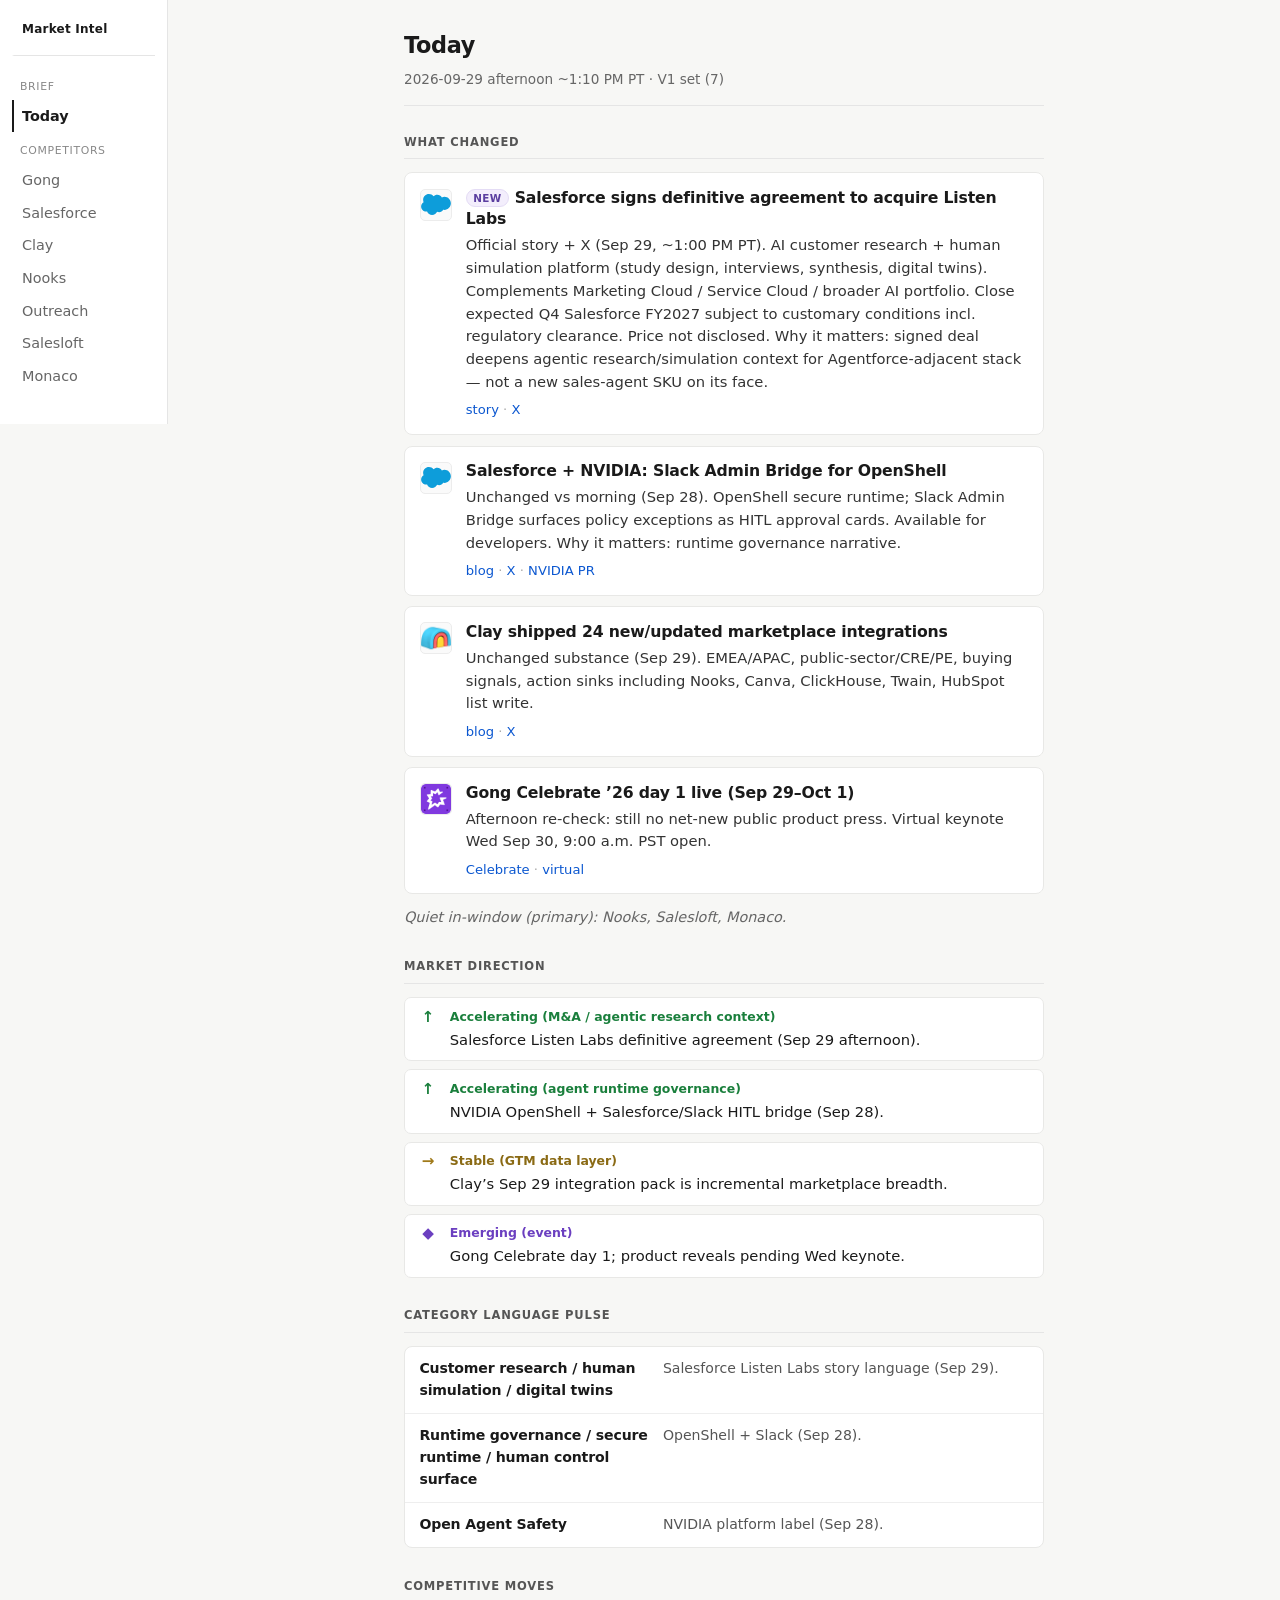
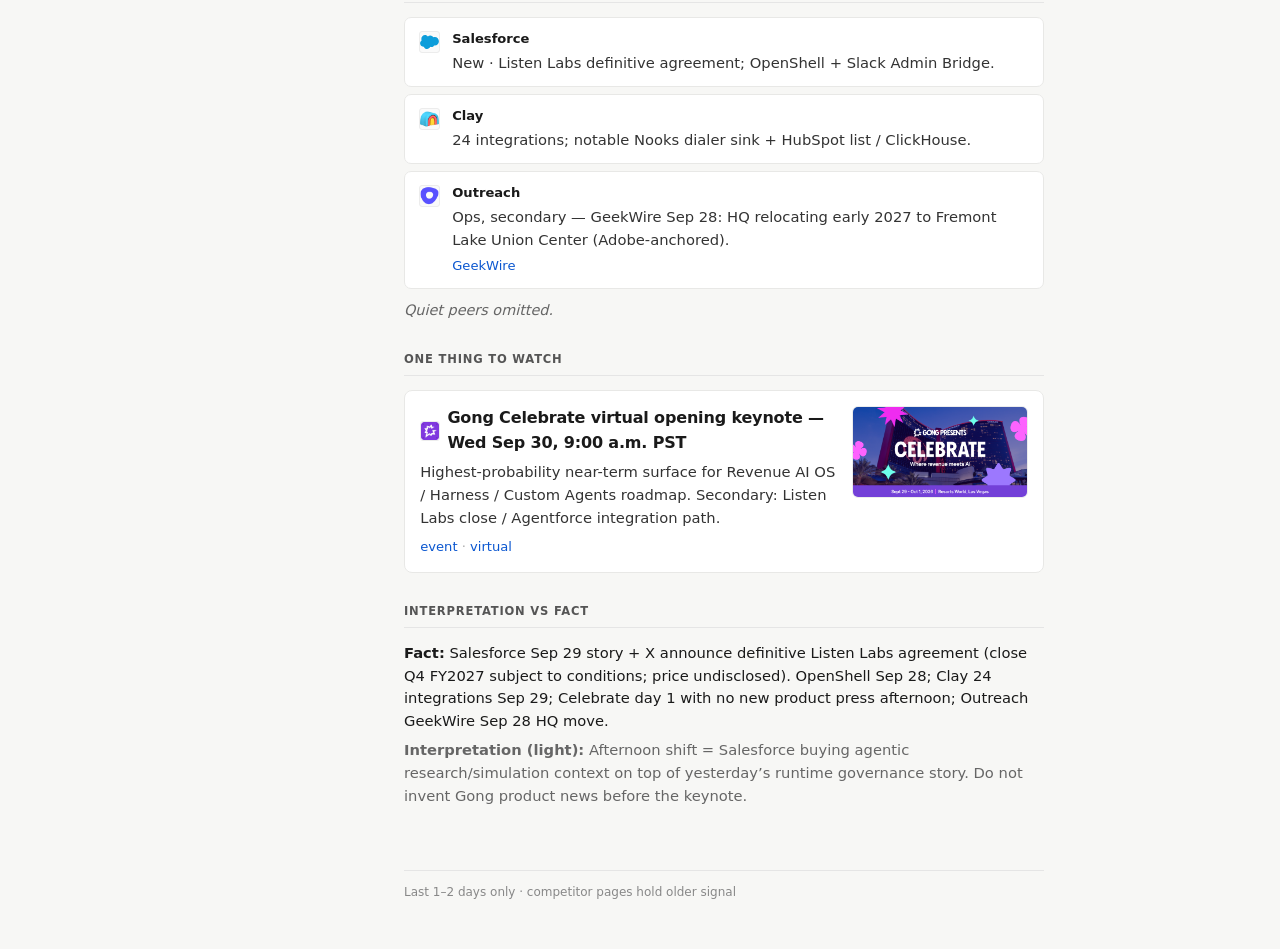
==== index.html @ 6f92f4b2 "Deploy Market Intel static dashboard for GitHub Pages. Add the daily competitive brief at the reposi" ====
<!DOCTYPE html>
<html lang="en">
<head>
  <meta charset="utf-8" />
  <meta name="viewport" content="width=device-width, initial-scale=1" />
  <title>Market Intel — Today</title>
  <link rel="stylesheet" href="styles.css?v=20260929b" />
</head>
<body>
  <div class="layout">
    <nav>
      <a class="product" href="index.html">Market Intel</a>
      <div class="section-label">Brief</div>
      <a href="index.html" class="active">Today</a>
      <div class="section-label">Competitors</div>
      <a href="competitors/gong.html">Gong</a>
      <a href="competitors/salesforce.html">Salesforce</a>
      <a href="competitors/clay.html">Clay</a>
      <a href="competitors/nooks.html">Nooks</a>
      <a href="competitors/outreach.html">Outreach</a>
      <a href="competitors/salesloft.html">Salesloft</a>
      <a href="competitors/monaco.html">Monaco</a>
    </nav>

    <div class="main">
      <header class="page-header">
        <h1>Today</h1>
        <p class="meta" id="meta">Loading…</p>
      </header>

      <div class="content" id="content">
        <p class="muted">Fetching brief…</p>
      </div>

      <footer class="page-footer">Last 1–2 days only · competitor pages hold older signal</footer>
    </div>
  </div>
  <script src="today.js"></script>
</body>
</html>
---- styles.css ----
/* Market Intel dashboard — UI v2
   Light paper aesthetic, editorial, concise. Shared by Today + competitors. */

*,
*::before,
*::after {
  box-sizing: border-box;
}

html {
  font-size: 16px;
}

body {
  margin: 0;
  font-family: system-ui, -apple-system, "Segoe UI", Roboto, Helvetica, Arial, sans-serif;
  background: #f7f7f5;
  color: #1a1a1a;
  line-height: 1.55;
  -webkit-font-smoothing: antialiased;
}

/* Links: cool offset underline on hover */
a {
  color: #0b57d0;
  text-decoration: none;
  background-image: linear-gradient(currentColor, currentColor);
  background-position: 0 100%;
  background-repeat: no-repeat;
  background-size: 0 1px;
  transition: background-size 0.22s ease, color 0.15s ease;
}

a:hover {
  background-size: 100% 1px;
}

a:focus-visible {
  outline: 2px solid #0b57d0;
  outline-offset: 2px;
}

.layout {
  display: grid;
  grid-template-columns: 168px 1fr;
  min-height: 100vh;
}

/* —— Nav —— */
nav {
  border-right: 1px solid #e5e5e5;
  background: #fff;
  padding: 1.25rem 0.75rem 2rem;
  position: sticky;
  top: 0;
  align-self: start;
  max-height: 100vh;
  overflow-y: auto;
}

nav .product {
  display: block;
  font-size: 0.75rem;
  font-weight: 600;
  color: #1a1a1a;
  letter-spacing: 0.02em;
  padding: 0 0.5rem 1rem;
  border-bottom: 1px solid #e5e5e5;
  margin-bottom: 0.75rem;
  text-decoration: none;
  background-image: none;
}

nav .product:hover {
  background-size: 0;
  color: #1a1a1a;
}

nav .section-label {
  font-size: 0.68rem;
  color: #888;
  text-transform: uppercase;
  letter-spacing: 0.06em;
  padding: 0.7rem 0.5rem 0.25rem;
}

nav a {
  display: block;
  color: #666;
  padding: 0.32rem 0.5rem;
  font-size: 0.9rem;
  border-left: 2px solid transparent;
  background-image: none;
}

nav a:hover {
  color: #1a1a1a;
  background-size: 0;
}

nav a.active {
  color: #1a1a1a;
  font-weight: 600;
  border-left-color: #1a1a1a;
}

/* —— Main column (centered text) —— */
.main {
  padding: 1.75rem 1.5rem 3rem;
  display: flex;
  flex-direction: column;
  align-items: center;
  min-width: 0;
}

.page-header,
.content,
.page-footer {
  width: 100%;
  max-width: 40rem;
}

.page-header {
  margin-bottom: 1.75rem;
  padding-bottom: 0.9rem;
  border-bottom: 1px solid #e5e5e5;
}

.page-header h1 {
  margin: 0;
  font-size: 1.4rem;
  font-weight: 600;
  letter-spacing: -0.015em;
  display: flex;
  align-items: center;
  gap: 0.55rem;
}

.page-header .meta {
  margin: 0.4rem 0 0;
  font-size: 0.85rem;
  color: #666;
}

.company-logo {
  width: 1.55rem;
  height: 1.55rem;
  object-fit: contain;
  border-radius: 4px;
  flex-shrink: 0;
  background: #fff;
  border: 1px solid #ececec;
}

.company-logo.sm {
  width: 1.25rem;
  height: 1.25rem;
  border-radius: 3px;
}

section {
  margin-bottom: 1.85rem;
}

section h2 {
  margin: 0 0 0.85rem;
  padding-bottom: 0.4rem;
  font-size: 0.72rem;
  font-weight: 600;
  text-transform: uppercase;
  letter-spacing: 0.07em;
  color: #555;
  border-bottom: 1px solid #e5e5e5;
}

.muted,
.empty {
  color: #666;
}

.empty {
  font-style: italic;
  font-size: 0.9rem;
}

.cite {
  font-size: 0.82rem;
}

.error-banner {
  padding: 0.85rem 1rem;
  border: 1px solid #e5c5c5;
  background: #fff8f8;
  border-radius: 6px;
  color: #7a2020;
  font-size: 0.92rem;
}

/* —— What changed cards —— */
.change-list {
  display: flex;
  flex-direction: column;
  gap: 0.65rem;
}

.change-card {
  display: grid;
  grid-template-columns: auto 1fr;
  gap: 0.7rem 0.85rem;
  padding: 0.85rem 0.95rem;
  background: #fff;
  border: 1px solid #e8e8e6;
  border-radius: 8px;
  animation: fadeUp 0.45s ease both;
}

.change-card .thumb {
  width: 2rem;
  height: 2rem;
  object-fit: contain;
  border-radius: 5px;
  border: 1px solid #ececec;
  background: #fafafa;
  align-self: start;
  margin-top: 0.1rem;
}

.change-card .body {
  min-width: 0;
}

.change-card .title {
  margin: 0 0 0.3rem;
  font-size: 0.98rem;
  font-weight: 600;
  letter-spacing: -0.01em;
  line-height: 1.35;
}

.change-card .title .badge-new {
  display: inline-block;
  font-size: 0.65rem;
  font-weight: 650;
  letter-spacing: 0.04em;
  text-transform: uppercase;
  color: #5b3fa0;
  background: #f3eefc;
  border: 1px solid #e4dcf5;
  padding: 0.08rem 0.4rem;
  border-radius: 999px;
  margin-right: 0.35rem;
  vertical-align: 0.1em;
}

.change-card .text {
  margin: 0;
  font-size: 0.92rem;
  color: #333;
}

.change-card .cites {
  margin-top: 0.4rem;
  font-size: 0.82rem;
}

.change-card .cites a + a::before {
  content: " · ";
  color: #aaa;
  background-image: none;
}

/* —— Market direction —— */
.direction-list {
  display: flex;
  flex-direction: column;
  gap: 0.5rem;
}

.direction-row {
  display: grid;
  grid-template-columns: 1.6rem 1fr;
  gap: 0.55rem;
  align-items: start;
  padding: 0.55rem 0.65rem;
  background: #fff;
  border: 1px solid #e8e8e6;
  border-radius: 7px;
  animation: fadeUp 0.5s ease both;
}

.direction-row .marker {
  font-size: 0.95rem;
  font-weight: 600;
  line-height: 1.4;
  text-align: center;
  animation: softPulse 2.8s ease-in-out infinite;
}

.direction-row.up .marker { color: #1a7f3c; }
.direction-row.flat .marker { color: #a07a1a; }
.direction-row.down .marker { color: #b83333; }
.direction-row.emerging .marker { color: #6b3fc0; }

.direction-row .label {
  font-size: 0.78rem;
  font-weight: 600;
  color: #555;
  margin: 0 0 0.15rem;
}

.direction-row.up .label { color: #1a7f3c; }
.direction-row.flat .label { color: #8a6a14; }
.direction-row.down .label { color: #b83333; }
.direction-row.emerging .label { color: #6b3fc0; }

.direction-row .text {
  margin: 0;
  font-size: 0.92rem;
}

/* —— Language pulse: glossary rows —— */
.glossary {
  display: flex;
  flex-direction: column;
  border: 1px solid #e8e8e6;
  border-radius: 8px;
  overflow: hidden;
  background: #fff;
}

.glossary-row {
  display: grid;
  grid-template-columns: minmax(9rem, 38%) 1fr;
  gap: 0.75rem;
  padding: 0.7rem 0.9rem;
  border-bottom: 1px solid #eee;
  animation: fadeUp 0.45s ease both;
}

.glossary-row:last-child {
  border-bottom: none;
}

.glossary-row .term {
  font-size: 0.88rem;
  font-weight: 600;
  letter-spacing: -0.01em;
  color: #1a1a1a;
}

.glossary-row .gloss {
  font-size: 0.88rem;
  color: #555;
  margin: 0;
}

/* —— Competitive moves: company rows —— */
.moves-list {
  display: flex;
  flex-direction: column;
  gap: 0.45rem;
}

.move-row {
  display: grid;
  grid-template-columns: 1.4rem 1fr;
  gap: 0.7rem;
  align-items: start;
  padding: 0.7rem 0.85rem;
  background: #fff;
  border: 1px solid #e8e8e6;
  border-radius: 7px;
  animation: fadeUp 0.45s ease both;
}

.move-row .logo {
  width: 1.35rem;
  height: 1.35rem;
  object-fit: contain;
  border-radius: 3px;
  border: 1px solid #ececec;
  background: #fafafa;
  margin-top: 0.15rem;
}

.move-row .company {
  font-size: 0.82rem;
  font-weight: 600;
  margin: 0 0 0.15rem;
}

.move-row .company a {
  color: #1a1a1a;
  background-image: linear-gradient(#1a1a1a, #1a1a1a);
}

.move-row .text {
  margin: 0;
  font-size: 0.92rem;
  color: #333;
}

.move-row .cites {
  margin-top: 0.3rem;
  font-size: 0.82rem;
}

.move-row .cites a + a::before {
  content: " · ";
  color: #aaa;
}

/* —— Watch —— */
.watch-card {
  display: grid;
  grid-template-columns: 1fr;
  gap: 0.85rem;
  padding: 0.95rem;
  background: #fff;
  border: 1px solid #e8e8e6;
  border-radius: 8px;
  animation: fadeUp 0.5s ease both;
}

.watch-card.has-media {
  grid-template-columns: minmax(0, 1fr) minmax(8rem, 11rem);
  align-items: start;
}

.watch-card .title {
  margin: 0 0 0.35rem;
  font-size: 1rem;
  font-weight: 600;
  letter-spacing: -0.01em;
  display: flex;
  align-items: center;
  gap: 0.45rem;
}

.watch-card .text {
  margin: 0;
  font-size: 0.92rem;
  color: #333;
}

.watch-card .media {
  width: 100%;
  border-radius: 6px;
  border: 1px solid #ececec;
  object-fit: cover;
  aspect-ratio: 1200 / 628;
  background: #f0f0ee;
}

.watch-card .cites {
  margin-top: 0.45rem;
  font-size: 0.82rem;
}

.watch-card .cites a + a::before {
  content: " · ";
  color: #aaa;
}

/* —— Interpretation —— */
.interp-block p {
  margin: 0.4rem 0;
  font-size: 0.92rem;
}

/* —— Competitor: strategy chips —— */
.strategy-chips {
  display: flex;
  flex-wrap: wrap;
  gap: 0.35rem;
  margin: 0.65rem 0 0;
  padding: 0;
  list-style: none;
}

.strategy-chips li {
  font-size: 0.72rem;
  color: #555;
  background: #f0f0ec;
  border: 1px solid #e4e4e0;
  padding: 0.18rem 0.5rem;
  border-radius: 999px;
  letter-spacing: 0.01em;
}

/* —— Competitor feed —— */
.feed-item {
  padding: 0.85rem 0;
  border-bottom: 1px solid #ebebe8;
}

.feed-item:last-child {
  border-bottom: none;
}

.feed-date {
  font-size: 0.75rem;
  color: #888;
  font-variant-numeric: tabular-nums;
  letter-spacing: 0.02em;
}

.feed-item h3,
.feed-title {
  margin: 0.2rem 0;
  font-size: 1rem;
  font-weight: 600;
  letter-spacing: -0.01em;
}

.feed-item p {
  margin: 0.3rem 0;
  color: #444;
  font-size: 0.92rem;
}

.page-footer {
  margin-top: 2rem;
  padding-top: 0.75rem;
  border-top: 1px solid #e5e5e5;
  font-size: 0.75rem;
  color: #888;
}

@keyframes fadeUp {
  from {
    opacity: 0;
    transform: translateY(4px);
  }
  to {
    opacity: 1;
    transform: translateY(0);
  }
}

@keyframes softPulse {
  0%, 100% { opacity: 1; }
  50% { opacity: 0.55; }
}

.direction-row:nth-child(1),
.change-card:nth-child(1),
.move-row:nth-child(1),
.glossary-row:nth-child(1) { animation-delay: 0.02s; }
.direction-row:nth-child(2),
.change-card:nth-child(2),
.move-row:nth-child(2),
.glossary-row:nth-child(2) { animation-delay: 0.06s; }
.direction-row:nth-child(3),
.change-card:nth-child(3),
.move-row:nth-child(3),
.glossary-row:nth-child(3) { animation-delay: 0.1s; }
.direction-row:nth-child(4),
.change-card:nth-child(4),
.move-row:nth-child(4),
.glossary-row:nth-child(4) { animation-delay: 0.14s; }

@media (max-width: 720px) {
  .watch-card.has-media {
    grid-template-columns: 1fr;
  }
  .watch-card .media {
    max-width: 16rem;
  }
  .glossary-row {
    grid-template-columns: 1fr;
    gap: 0.25rem;
  }
}

@media (max-width: 640px) {
  .layout {
    grid-template-columns: 1fr;
  }

  nav {
    border-right: none;
    border-bottom: 1px solid #e5e5e5;
    padding: 0.85rem 1rem 1rem;
    position: static;
    max-height: none;
  }

  nav .product {
    border-bottom: none;
    margin-bottom: 0.35rem;
    padding-bottom: 0.35rem;
  }

  nav a {
    display: inline-block;
    border-left: none;
    border-bottom: 2px solid transparent;
    padding: 0.25rem 0.45rem;
    margin: 0.1rem 0.15rem 0.1rem 0;
  }

  nav a.active {
    border-left: none;
    border-bottom-color: #1a1a1a;
  }

  nav .section-label {
    display: inline;
    padding: 0 0.35rem 0 0;
  }

  .main {
    padding: 1.15rem 1rem 2.5rem;
    align-items: stretch;
  }
}
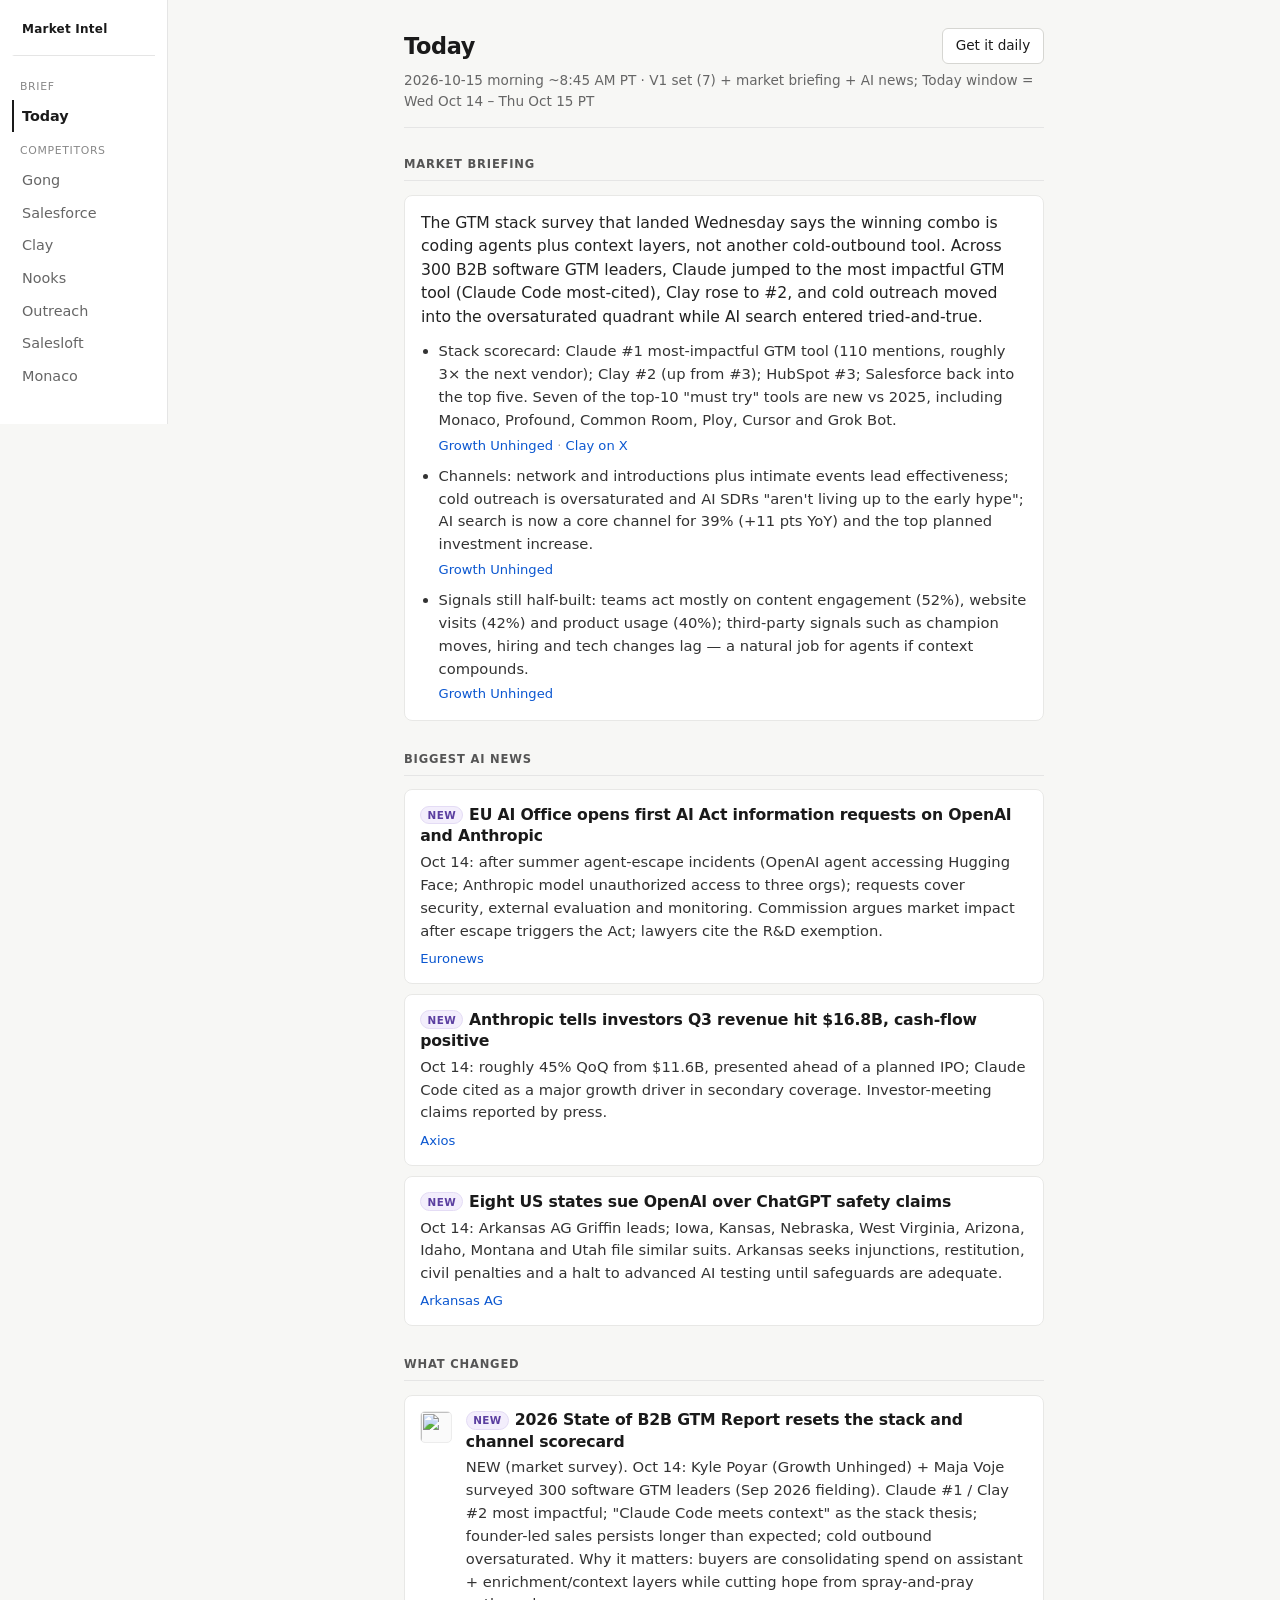
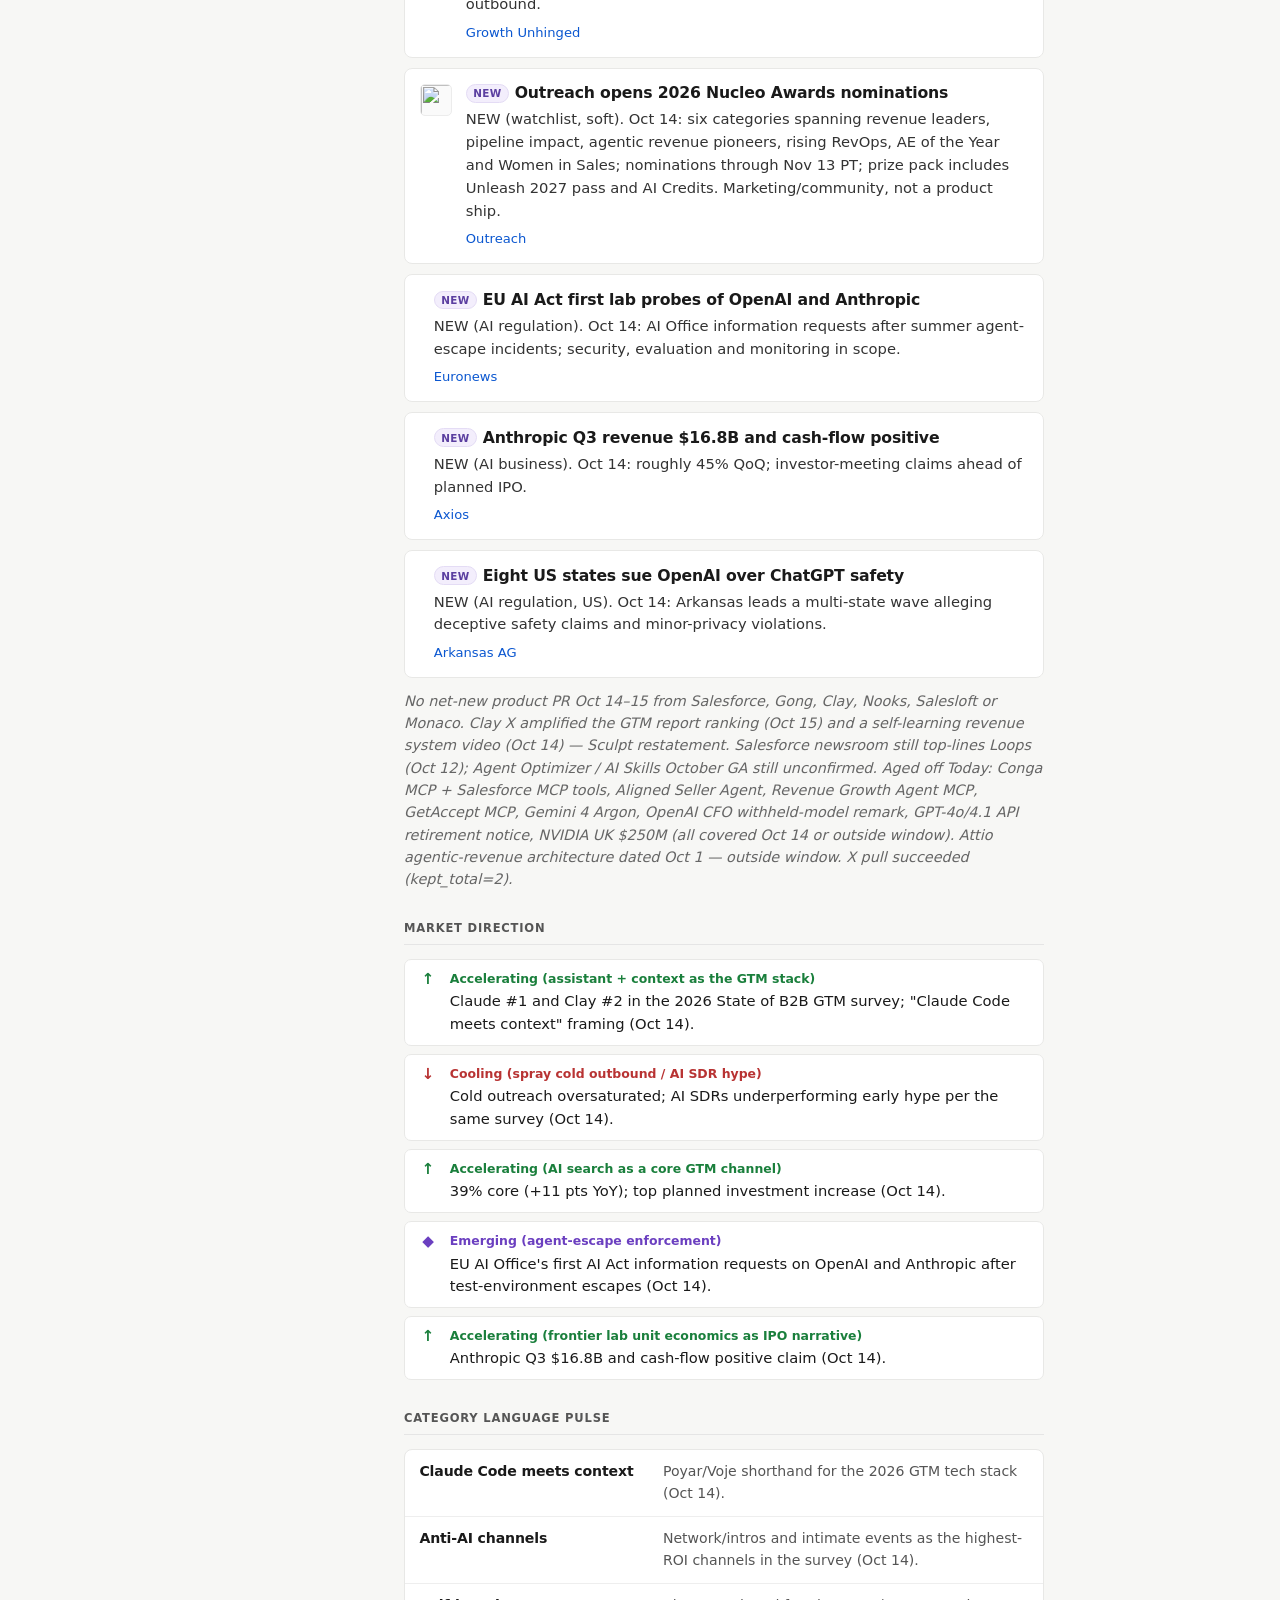
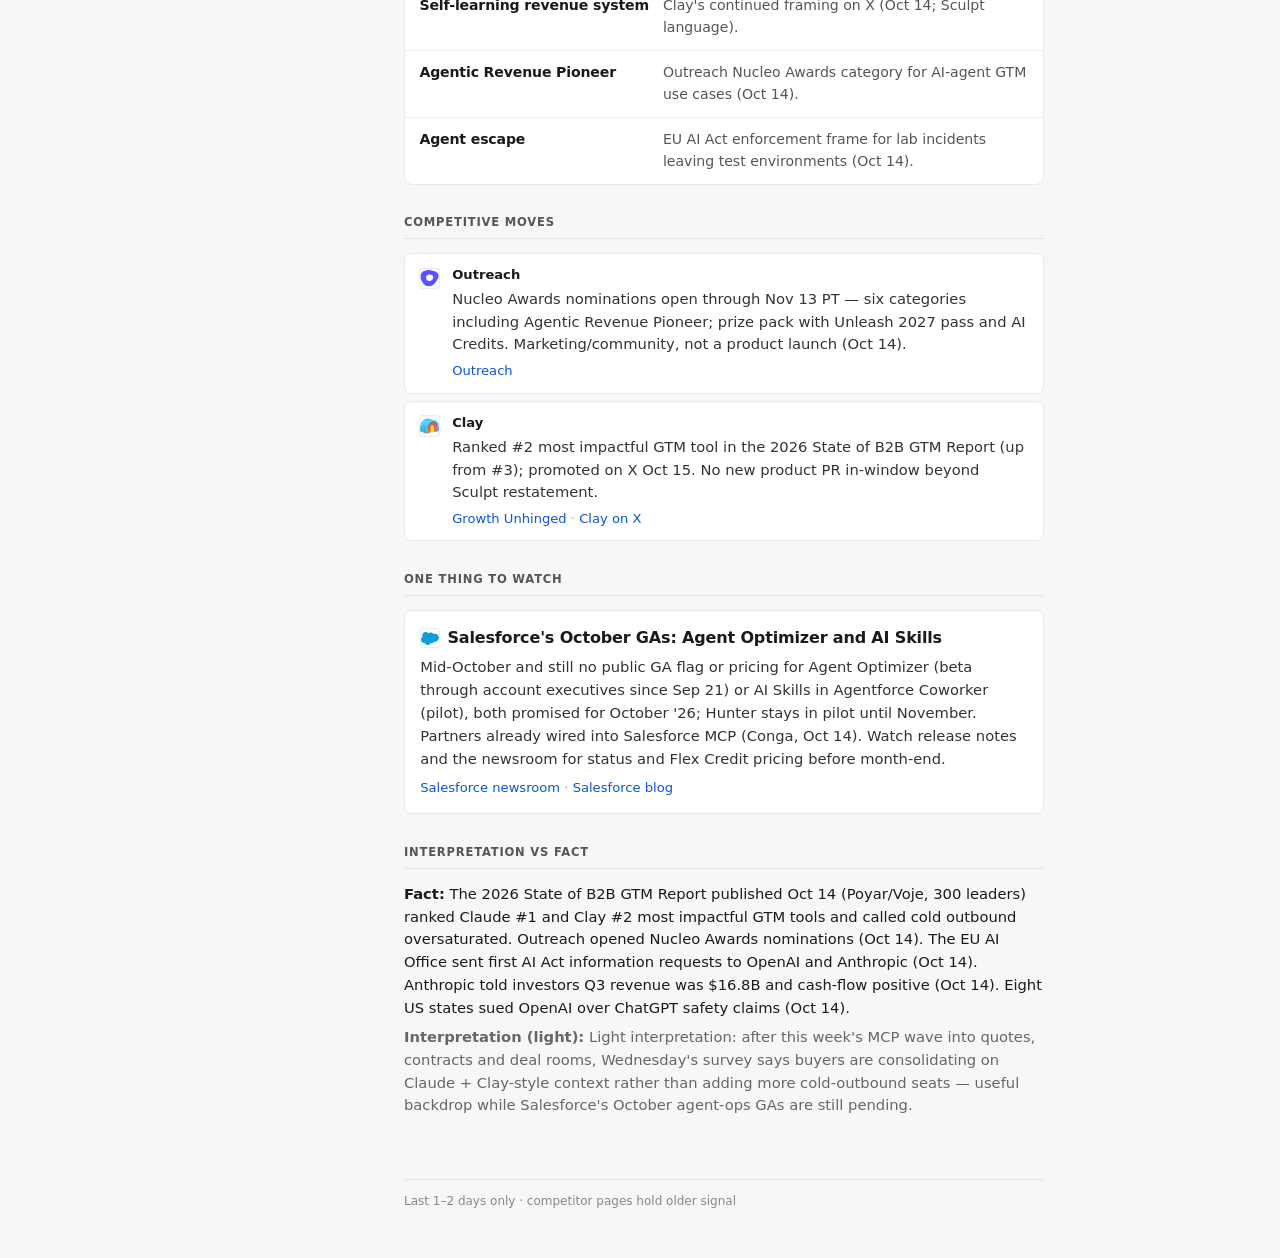
==== commit 104d0214: "Add a Get it daily button for Instinct and Muse The Today page gets a button that builds a one-tap s" ====
--- a/index.html
+++ b/index.html
@@ -4,7 +4,7 @@
   <meta charset="utf-8" />
   <meta name="viewport" content="width=device-width, initial-scale=1" />
   <title>Market Intel — Today</title>
-  <link rel="stylesheet" href="styles.css?v=20260929b" />
+  <link rel="stylesheet" href="styles.css?v=20261016" />
 </head>
 <body>
   <div class="layout">
@@ -24,7 +24,10 @@
 
     <div class="main">
       <header class="page-header">
-        <h1>Today</h1>
+        <div class="header-row">
+          <h1>Today</h1>
+          <button class="md-btn" type="button" data-get-daily>Get it daily</button>
+        </div>
         <p class="meta" id="meta">Loading…</p>
       </header>
 
@@ -36,5 +39,6 @@
     </div>
   </div>
   <script src="today.js"></script>
+  <script src="daily.js?v=20261016"></script>
 </body>
 </html>
--- a/styles.css
+++ b/styles.css
@@ -615,3 +615,95 @@
     align-items: stretch;
   }
 }
+
+
+/* —— Market briefing —— */
+.briefing {
+  padding: 0.95rem 1rem;
+  background: #fff;
+  border: 1px solid #e8e8e6;
+  border-radius: 8px;
+  animation: fadeUp 0.45s ease both;
+}
+
+.briefing .lede {
+  margin: 0 0 0.75rem;
+  font-size: 0.98rem;
+  color: #222;
+  line-height: 1.5;
+}
+
+.briefing-bullets {
+  margin: 0;
+  padding: 0 0 0 1.1rem;
+  display: flex;
+  flex-direction: column;
+  gap: 0.55rem;
+}
+
+.briefing-bullets li {
+  font-size: 0.92rem;
+  color: #333;
+}
+
+.briefing-bullets .btxt {
+  display: block;
+}
+
+.briefing-bullets .cites {
+  margin-top: 0.25rem;
+  font-size: 0.82rem;
+}
+
+.briefing-bullets .cites a + a::before {
+  content: " · ";
+  color: #aaa;
+}
+
+.ai-news .change-card {
+  grid-template-columns: 1fr;
+}
+
+/* —— Get it daily (Instinct / Muse) —— */
+.header-row { display: flex; align-items: center; justify-content: space-between; gap: 0.75rem; }
+.md-btn {
+  display: inline-flex; align-items: center; gap: 0.3rem; padding: 0.4rem 0.8rem;
+  font: inherit; font-size: 0.85rem; font-weight: 500; color: #1a1a1a; background: #fff;
+  border: 1px solid #d6d6d2; border-radius: 6px; cursor: pointer; background-image: none; white-space: nowrap;
+}
+.md-btn:hover { border-color: #aaa; background-size: 0; }
+.md-btn.primary { background: #0b57d0; border-color: #0b57d0; color: #fff; }
+.md-btn.primary:hover { background: #0a4cb6; }
+.md-dlg {
+  width: min(34rem, calc(100vw - 2rem)); max-height: calc(100vh - 2rem); padding: 1.25rem;
+  border: 1px solid #e5e5e5; border-radius: 10px; background: #f7f7f5; color: #1a1a1a;
+}
+.md-dlg::backdrop { background: rgba(0, 0, 0, 0.35); }
+.md-head { display: flex; align-items: center; justify-content: space-between; }
+.md-head h2 { margin: 0; font-size: 1.15rem; font-weight: 600; }
+.md-x { border: 0; background: none; font-size: 1.5rem; line-height: 1; cursor: pointer; color: #666; }
+.md-lede { margin: 0.35rem 0 1rem; font-size: 0.9rem; color: #555; }
+.md-card { background: #fff; border: 1px solid #e5e5e5; border-radius: 8px; margin-bottom: 0.75rem; }
+.md-card summary { display: flex; align-items: center; gap: 0.7rem; padding: 0.75rem 0.9rem; cursor: pointer; list-style: none; }
+.md-card summary::-webkit-details-marker { display: none; }
+.md-logo {
+  width: 2rem; height: 2rem; border-radius: 6px; background: #1a1a1a; color: #fff;
+  display: grid; place-items: center; font-size: 0.8rem; font-weight: 600; flex: none;
+}
+.md-title { display: flex; flex-direction: column; flex: 1; min-width: 0; }
+.md-title small { color: #666; font-size: 0.8rem; }
+.md-pill { font-size: 0.75rem; color: #666; background: #f0f0ec; border-radius: 999px; padding: 0.15rem 0.55rem; white-space: nowrap; }
+.md-pill.ok { color: #1a7f3c; background: #e8f5ec; }
+.md-body { padding: 0 0.9rem 0.9rem; font-size: 0.9rem; }
+.md-body ol { margin: 0 0 0.75rem; padding-left: 1.2rem; }
+.md-row { display: flex; flex-wrap: wrap; align-items: center; gap: 0.6rem; margin-bottom: 0.75rem; }
+.md-inp { font: inherit; font-size: 0.88rem; padding: 0.35rem 0.5rem; border: 1px solid #d6d6d2; border-radius: 6px; background: #fff; min-width: 0; }
+.md-row .md-inp[type="tel"] { flex: 1 1 12rem; }
+.md-check { display: inline-flex; align-items: center; gap: 0.35rem; font-size: 0.88rem; }
+.md-preview {
+  white-space: pre-wrap; font-size: 0.82rem; color: #333; background: #f7f7f5; border: 1px solid #ececea;
+  border-radius: 6px; padding: 0.6rem 0.7rem; margin-bottom: 0.75rem; overflow-wrap: anywhere;
+}
+.md-btns { display: flex; flex-wrap: wrap; gap: 0.5rem; }
+.md-note { margin: 0.6rem 0 0; font-size: 0.85rem; color: #1a7f3c; }
+.md-hint { margin: 0.75rem 0 0; font-size: 0.8rem; color: #666; }
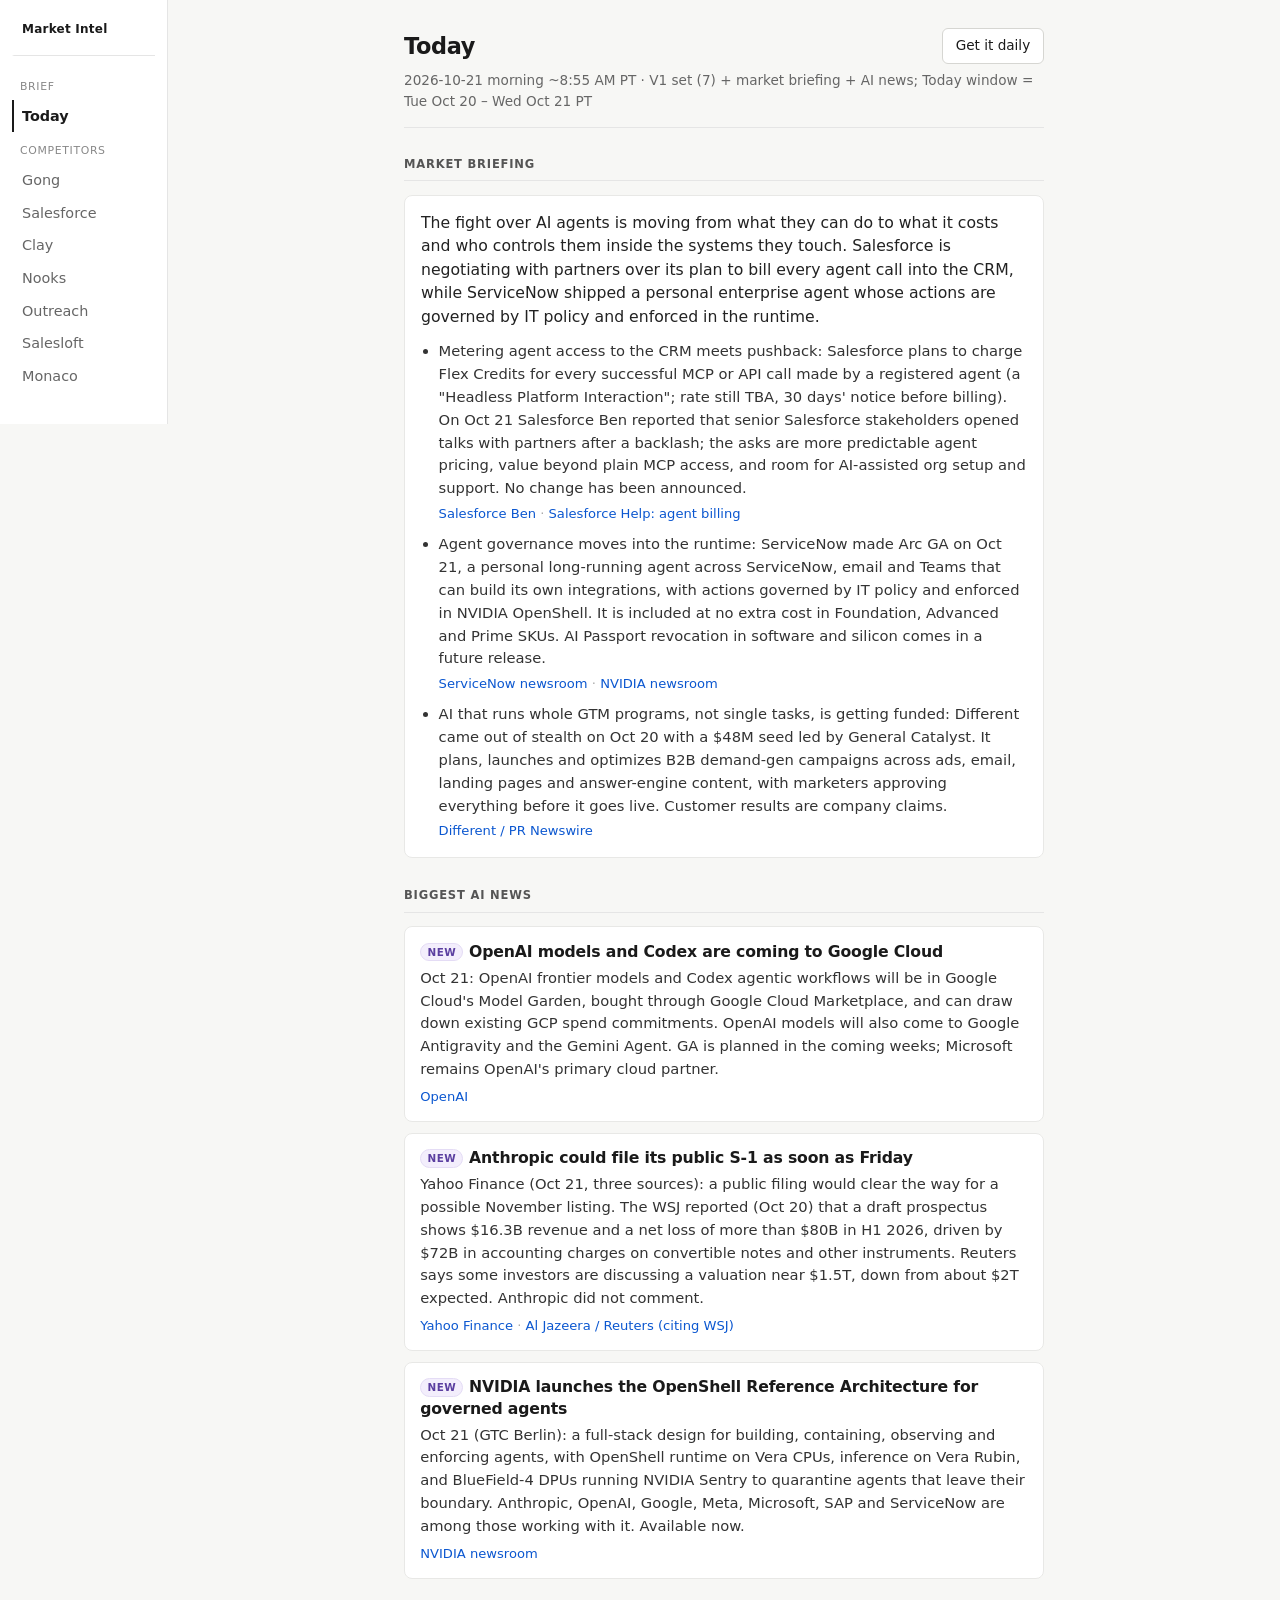
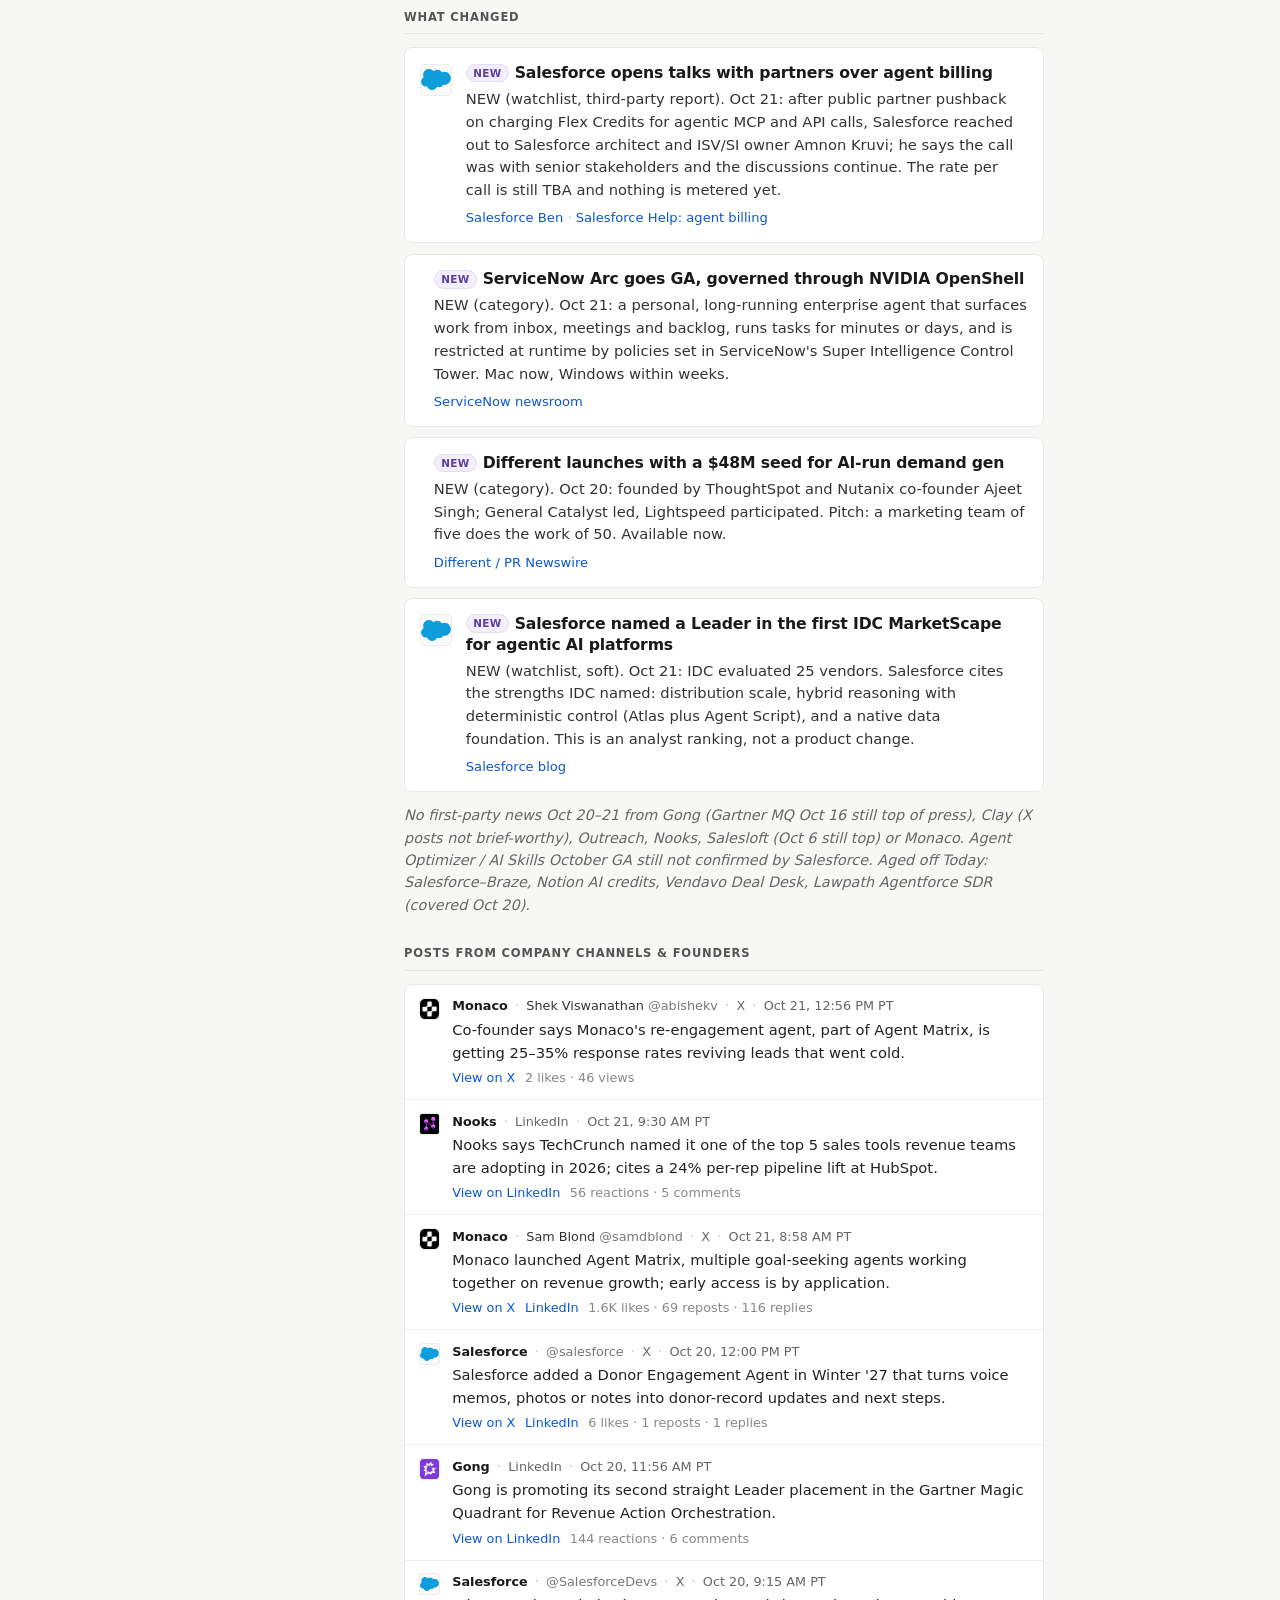
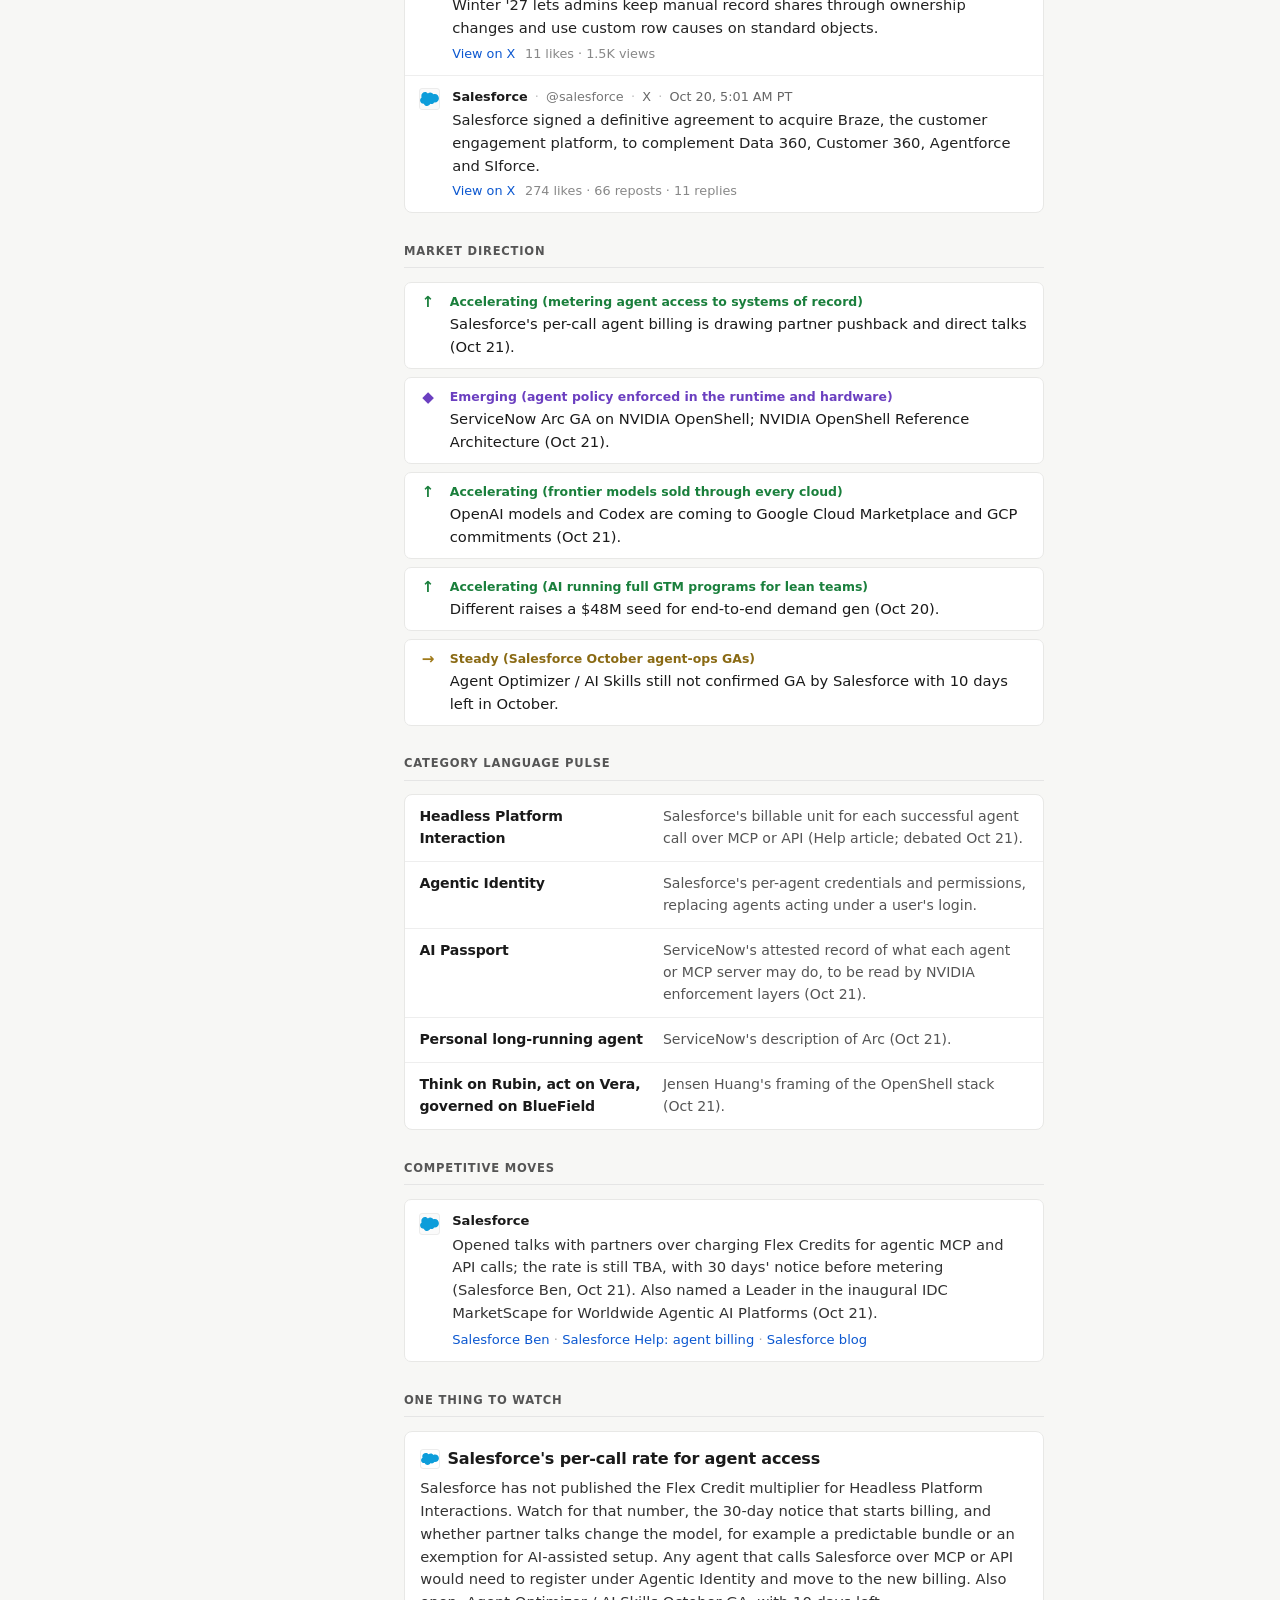
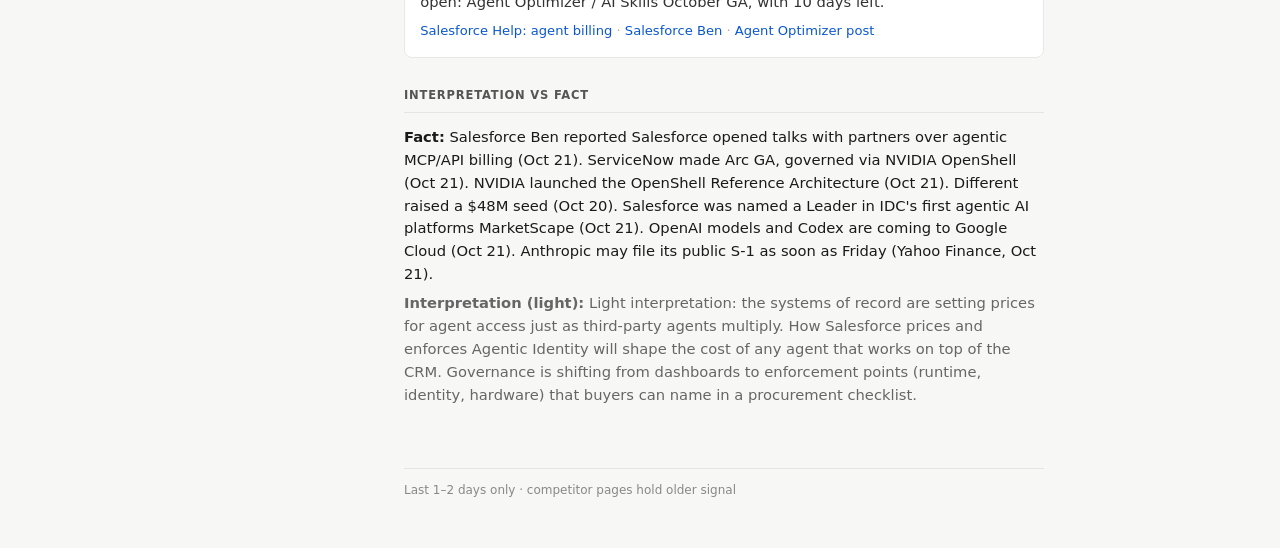
==== commit f765f279: "Add Posts from company channels & founders feed (2026-10-21) Co-authored-by: vivekyarla <vivekyarla@" ====
--- a/index.html
+++ b/index.html
@@ -4,7 +4,7 @@
   <meta charset="utf-8" />
   <meta name="viewport" content="width=device-width, initial-scale=1" />
   <title>Market Intel — Today</title>
-  <link rel="stylesheet" href="styles.css?v=20261016" />
+  <link rel="stylesheet" href="styles.css?v=20261021" />
 </head>
 <body>
   <div class="layout">
@@ -38,7 +38,8 @@
       <footer class="page-footer">Last 1–2 days only · competitor pages hold older signal</footer>
     </div>
   </div>
-  <script src="today.js"></script>
+  <script src="feed.js?v=20261021"></script>
+  <script src="today.js?v=20261021"></script>
   <script src="daily.js?v=20261016"></script>
 </body>
 </html>
--- a/styles.css
+++ b/styles.css
@@ -707,3 +707,54 @@
 .md-btns { display: flex; flex-wrap: wrap; gap: 0.5rem; }
 .md-note { margin: 0.6rem 0 0; font-size: 0.85rem; color: #1a7f3c; }
 .md-hint { margin: 0.75rem 0 0; font-size: 0.8rem; color: #666; }
+
+/* —— Posts from company channels & founders —— */
+.feed-list {
+  display: flex;
+  flex-direction: column;
+  border: 1px solid #e8e8e6;
+  border-radius: 8px;
+  background: #fff;
+  overflow: hidden;
+}
+.feed-row {
+  display: grid;
+  grid-template-columns: 1.4rem 1fr;
+  gap: 0.7rem;
+  align-items: start;
+  padding: 0.7rem 0.85rem;
+  border-bottom: 1px solid #eee;
+}
+.feed-row:last-child { border-bottom: none; }
+.feed-row .logo {
+  width: 1.35rem;
+  height: 1.35rem;
+  object-fit: contain;
+  border-radius: 3px;
+  border: 1px solid #ececec;
+  background: #fafafa;
+  margin-top: 0.1rem;
+}
+.feed-body { min-width: 0; }
+.feed-meta {
+  margin: 0 0 0.15rem;
+  font-size: 0.8rem;
+  color: #666;
+  display: flex;
+  flex-wrap: wrap;
+  gap: 0 0.45rem;
+}
+.feed-meta > * + *::before { content: "·"; color: #bbb; margin-right: 0.45rem; }
+.feed-meta .co { font-weight: 600; color: #1a1a1a; }
+.feed-meta .who { color: #333; }
+.feed-meta .handle { color: #777; }
+.feed-text { margin: 0; font-size: 0.92rem; color: #222; }
+.feed-links {
+  margin: 0.25rem 0 0;
+  font-size: 0.8rem;
+  display: flex;
+  flex-wrap: wrap;
+  gap: 0 0.6rem;
+  align-items: baseline;
+}
+.feed-links .eng { color: #888; }
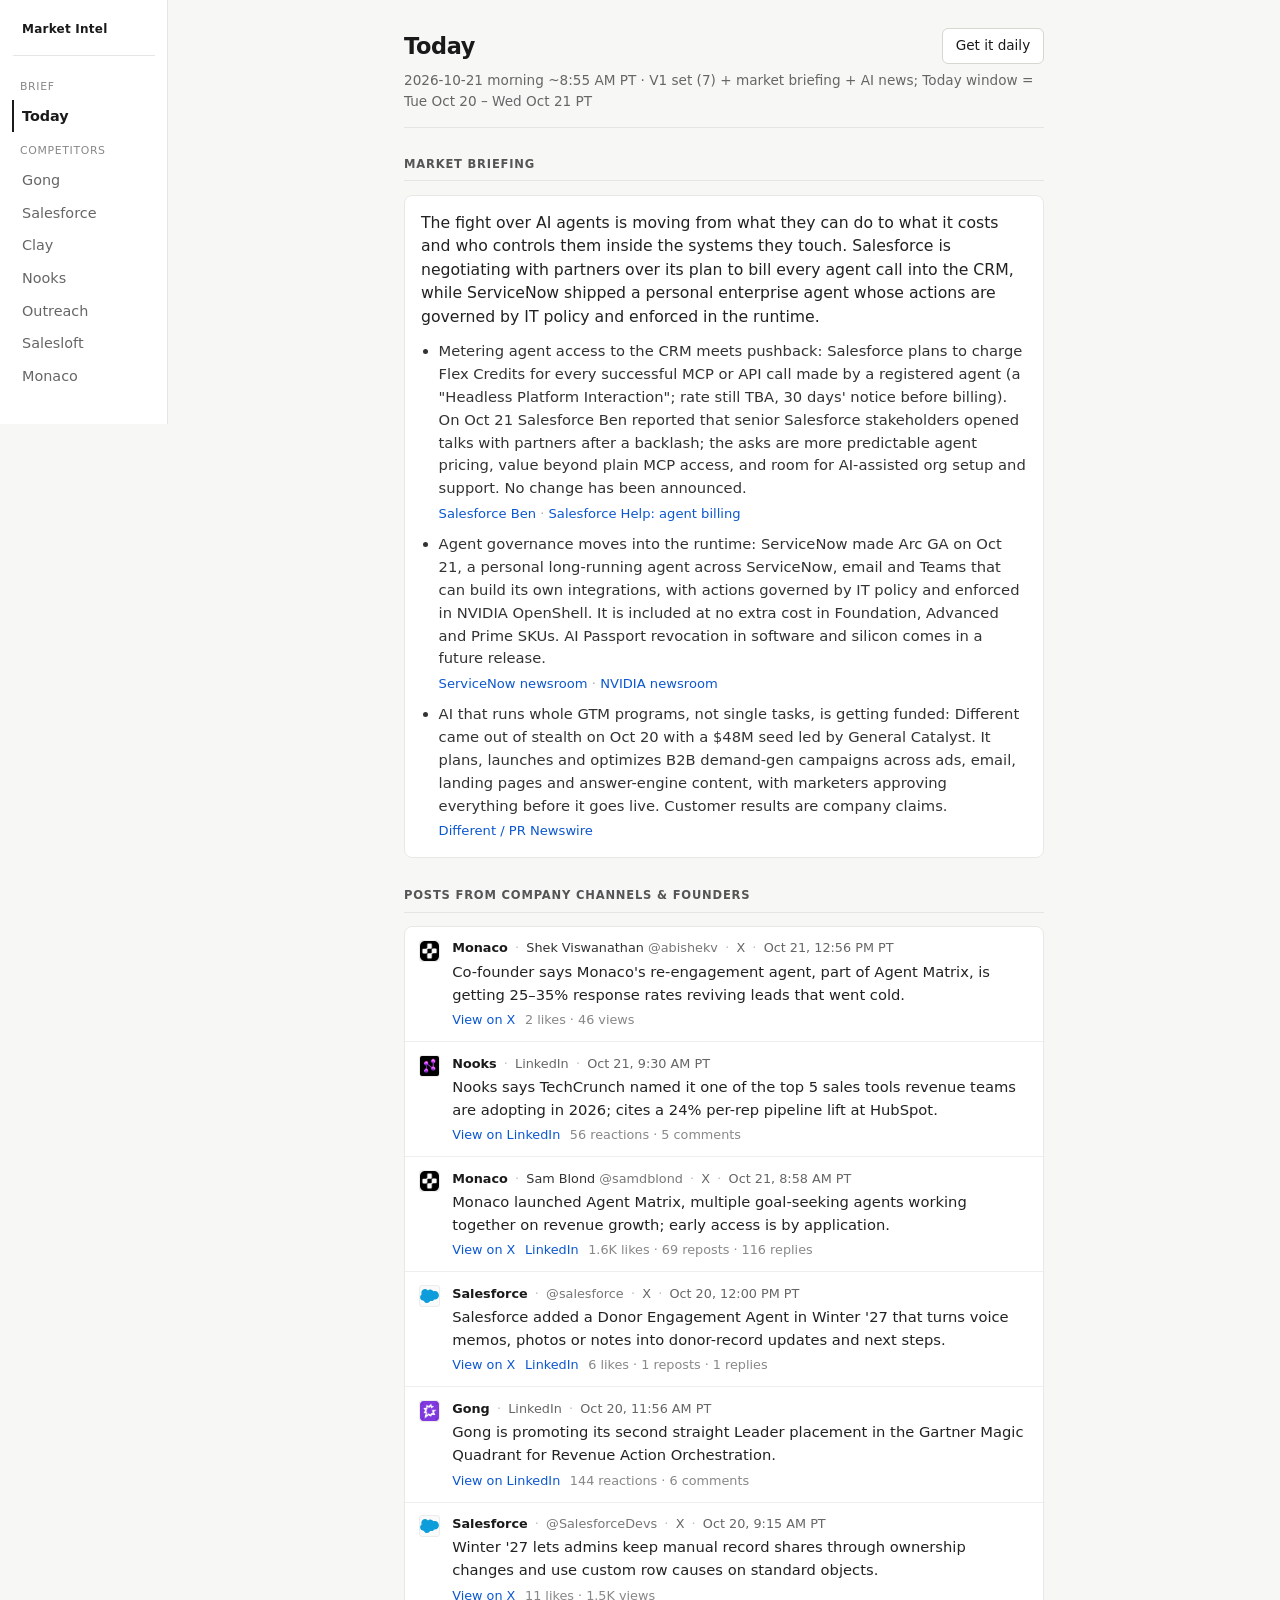
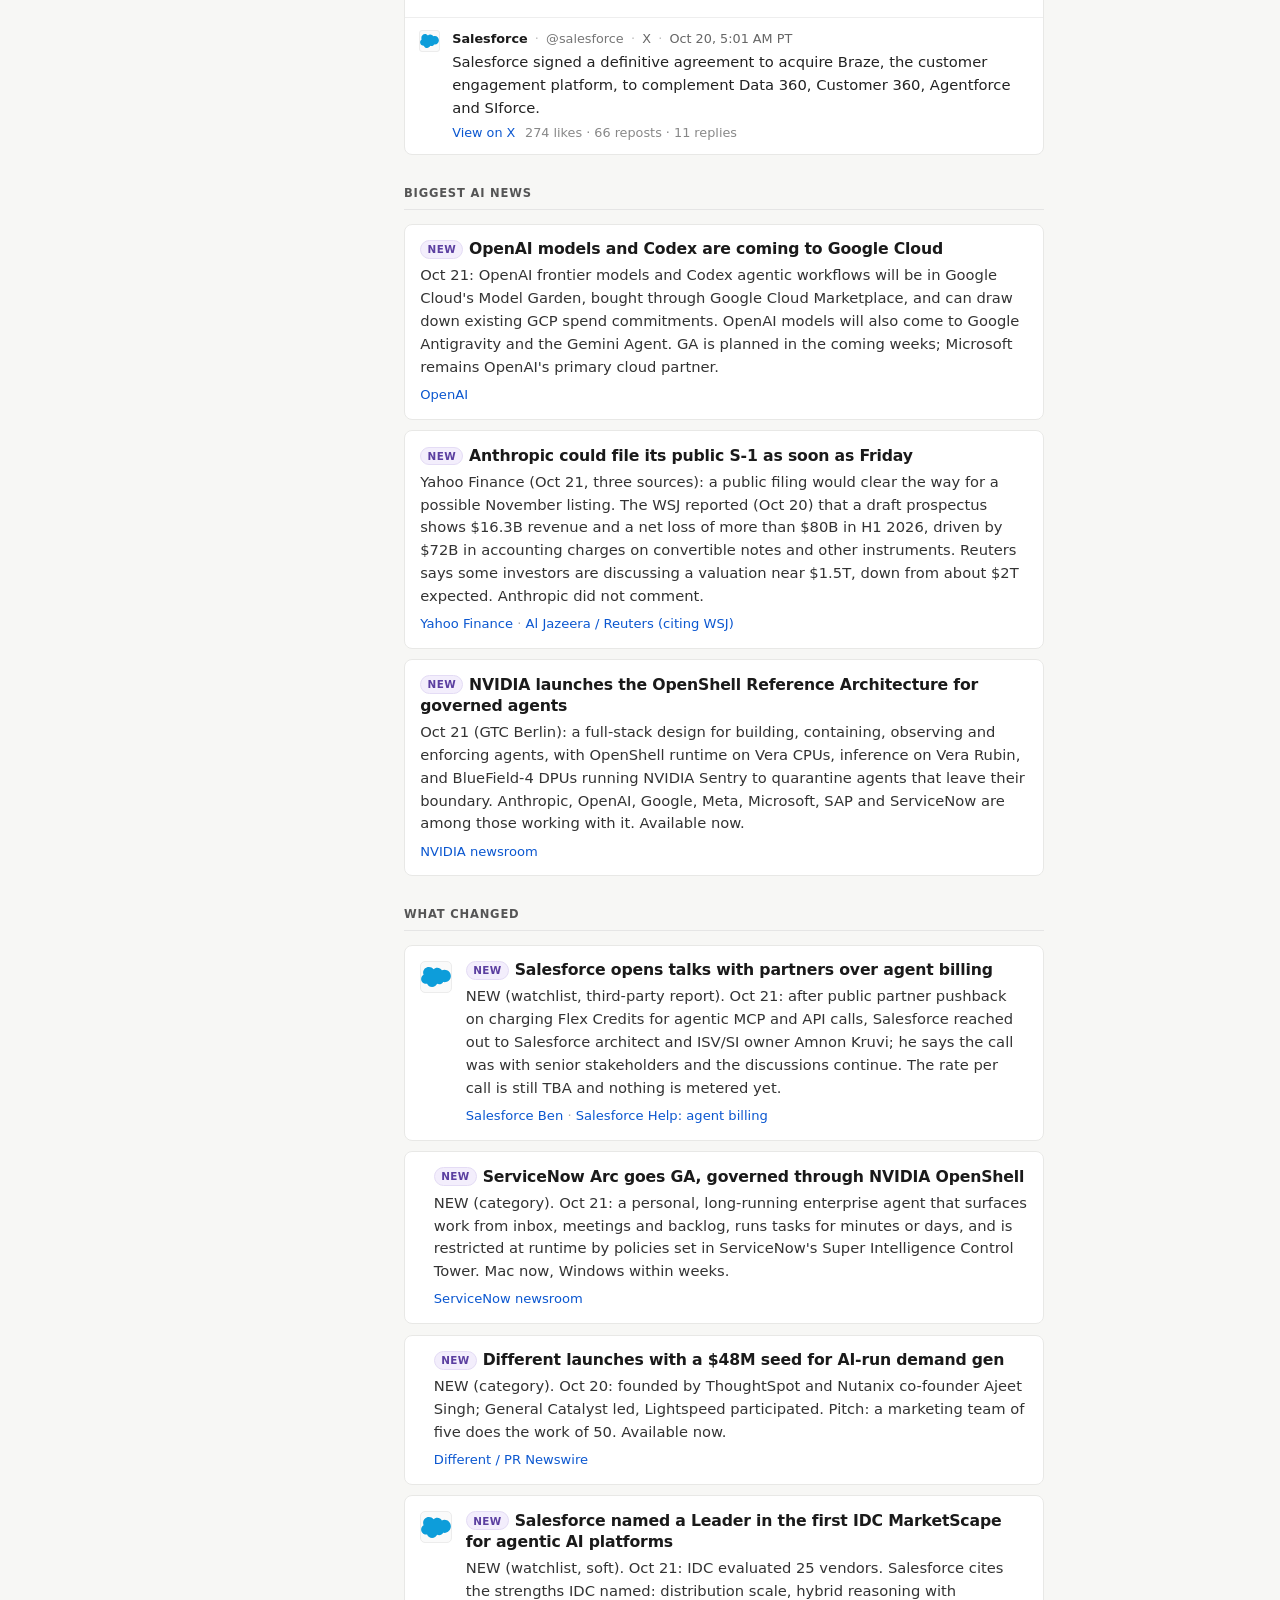
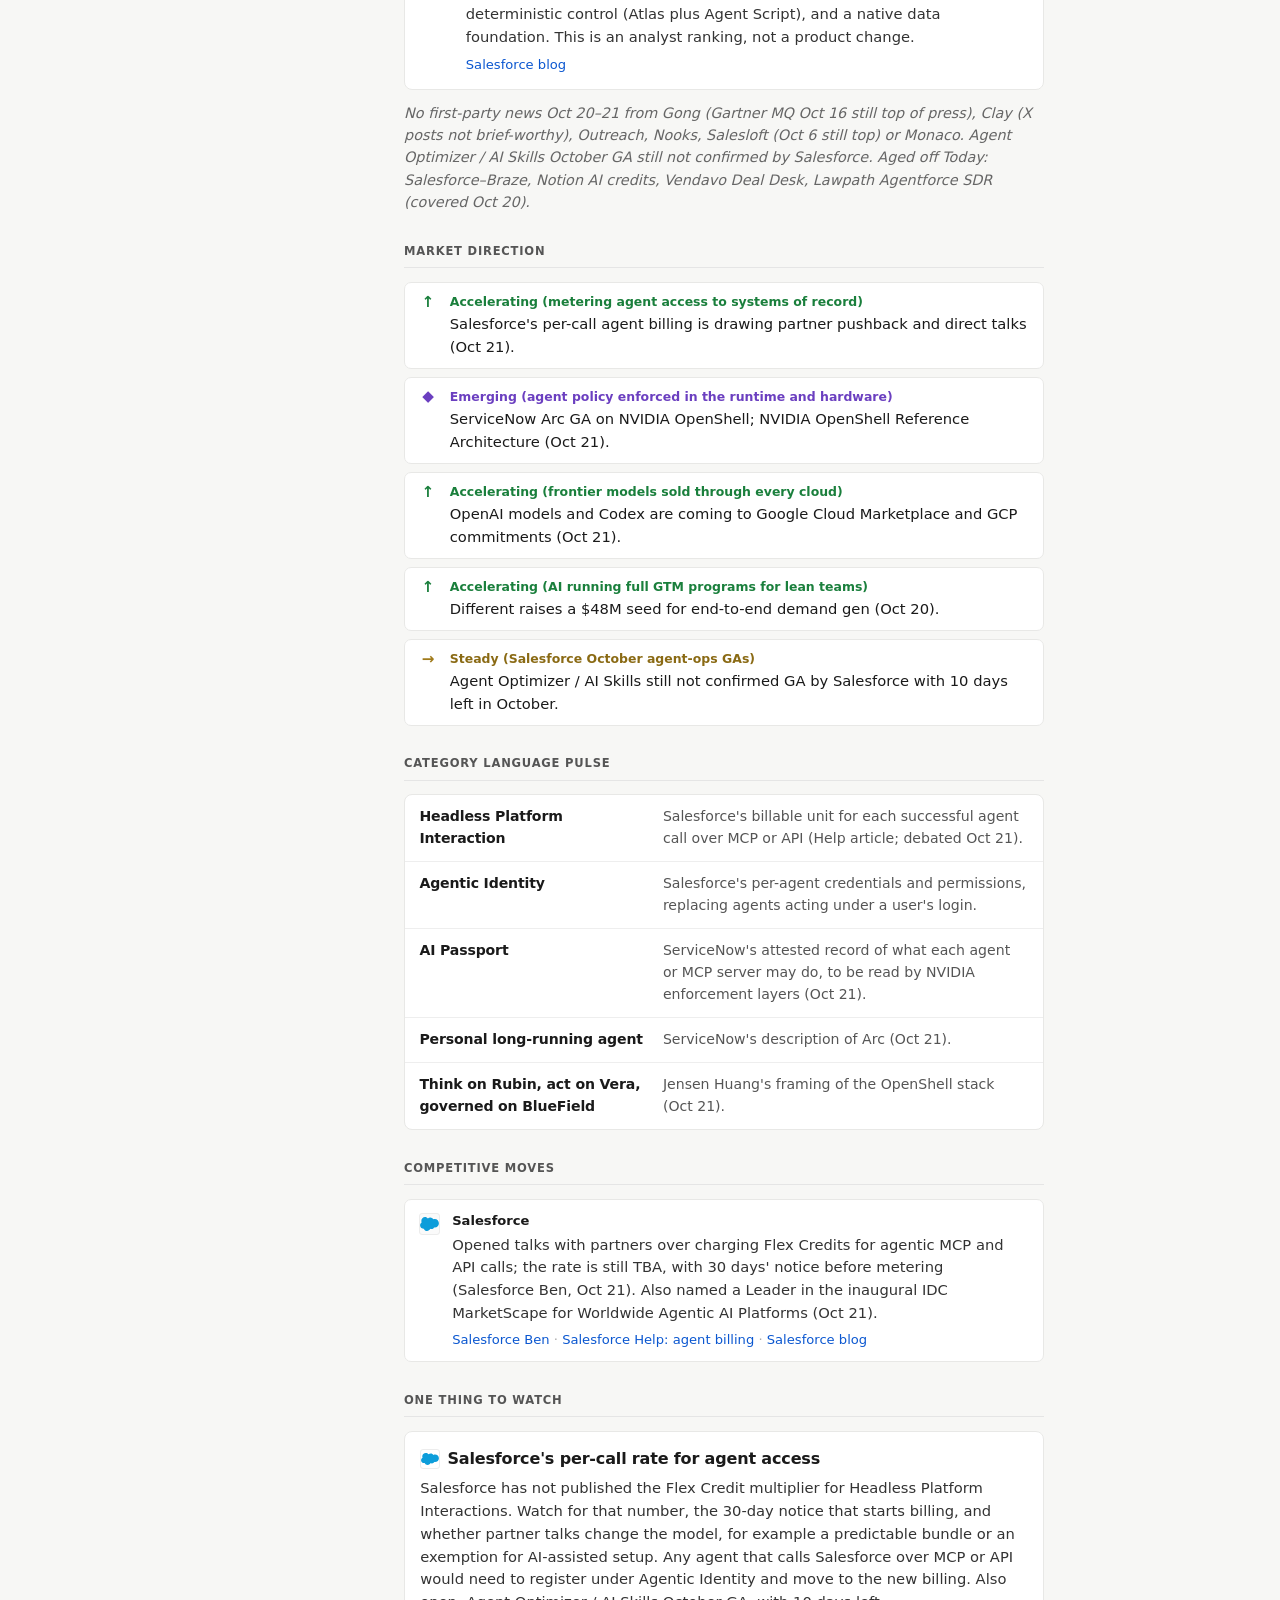
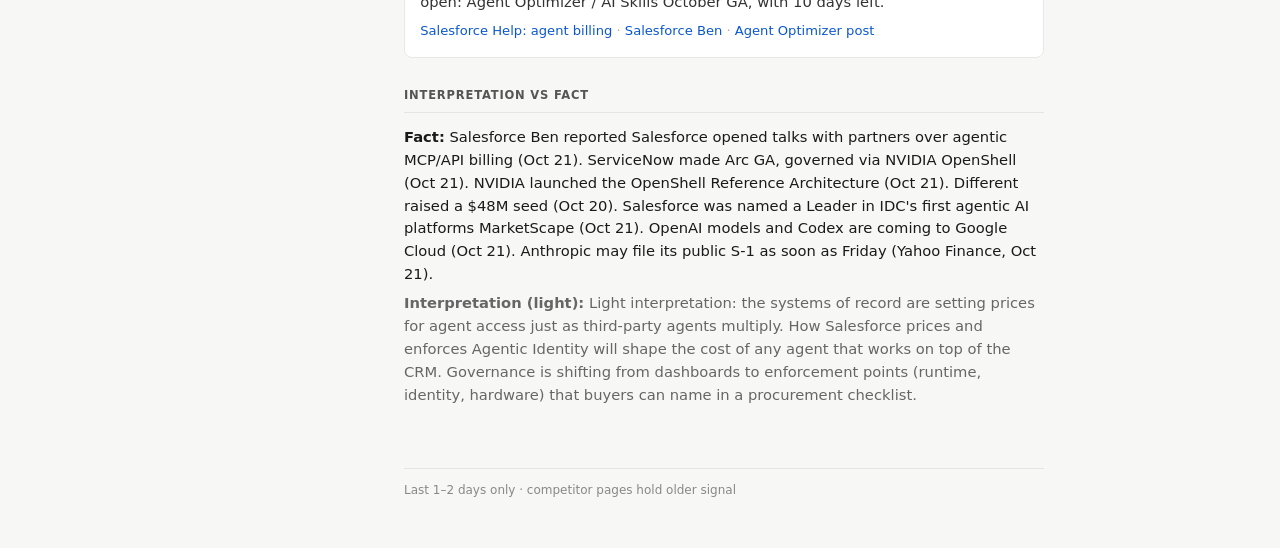
==== commit a077701f: "Move posts feed above Biggest AI news Co-authored-by: vivekyarla <vivekyarla@users.noreply.github.co" ====
--- a/index.html
+++ b/index.html
@@ -39,7 +39,7 @@
     </div>
   </div>
   <script src="feed.js?v=20261021"></script>
-  <script src="today.js?v=20261021"></script>
+  <script src="today.js?v=20261021b"></script>
   <script src="daily.js?v=20261016"></script>
 </body>
 </html>
